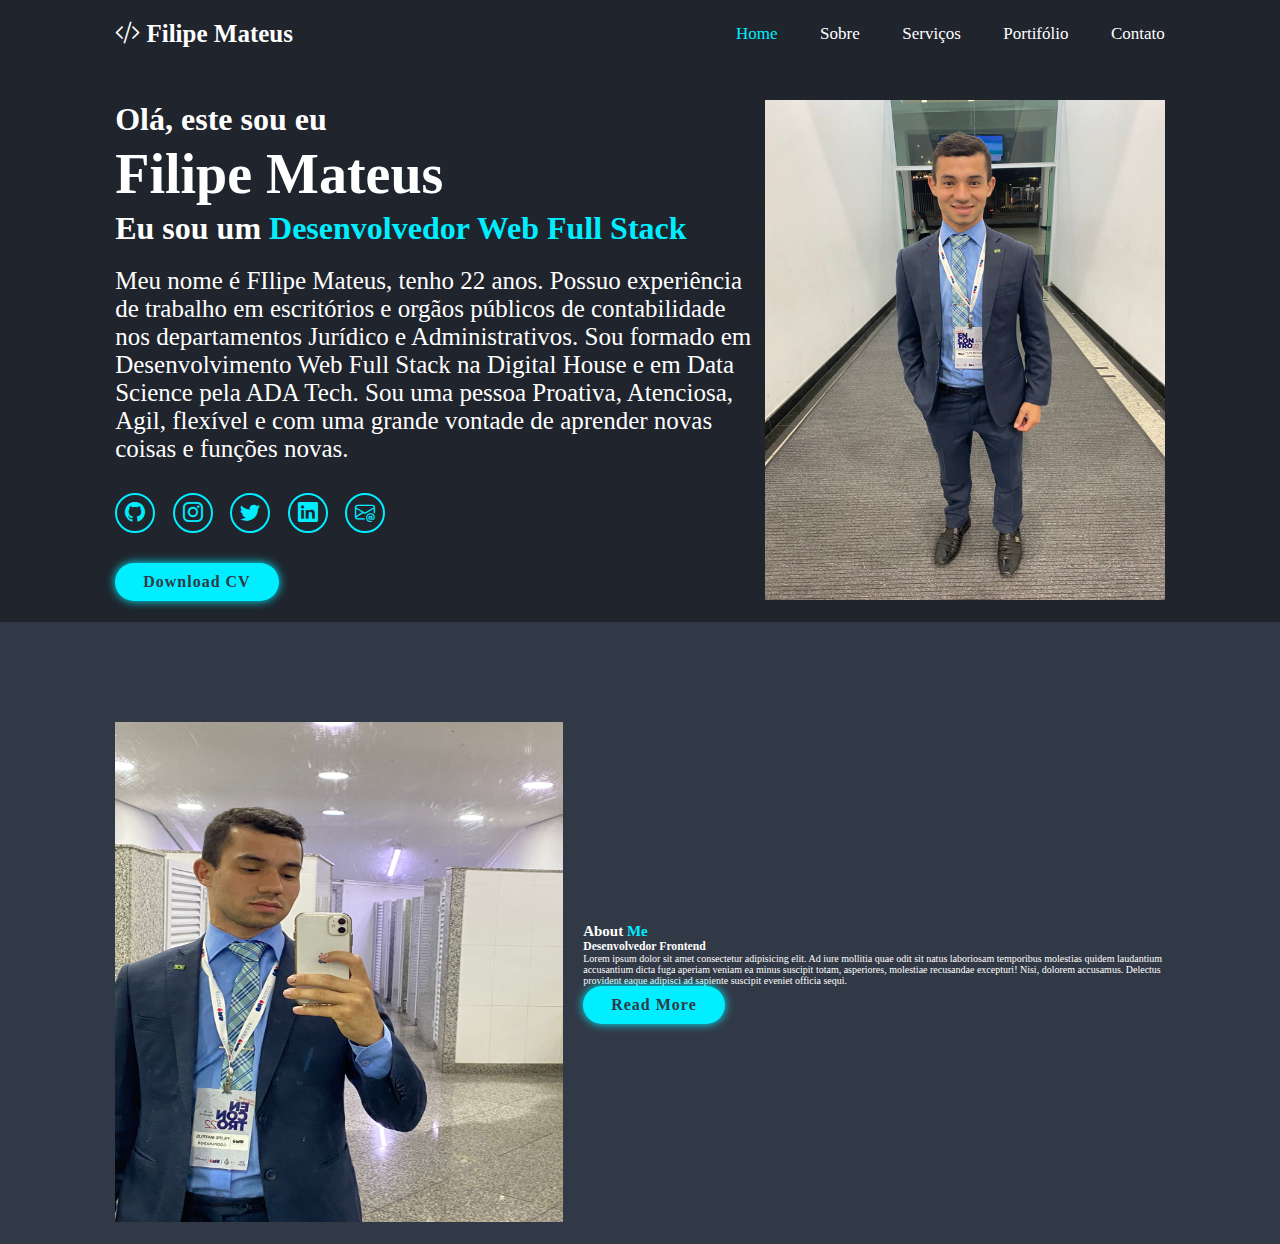
==== index1.html @ 9bcc0883 "Novo Layout sendo Desenvolvido" ====
<!DOCTYPE html>
<html lang="pt-br">
<head>
    <meta charset="UTF-8">
    <meta name="viewport" content="width=device-width, initial-scale=1.0">
    <title>Filipe Mateus | Portifólio</title>
    <link rel="stylesheet" href="/css/style1.css">
    <link rel="shortcut icon" href="./img/fechando-codigos.webp" type="image/x-icon">
    <link href="https://fonts.googleapis.com/css2?family=Lato:wght@300&family=Poppins:wght@100;200;300;400;500;600&display=swap" rel="stylesheet">
</head>
<body>
    <header class="header">
        <a href="" class="logo"> <i class="bi bi-code-slash"></i>   Filipe Mateus</a>

        <i class="bi bi-list" id="menu-icon"></i>

        <nav class="navbar">
            <a href="#home" class="active">Home</a>
            <a href="#about">Sobre</a>
            <a href="#services">Serviços</a> 
            <a href="#portifolio">Portifólio</a>
            <a href="#contact">Contato</a>
        </nav>
    </header>

    <section class="home" id="home">
        <div class="home-content">
            <h3>Olá, este sou eu</h3>
            <h1>Filipe Mateus</h1>
            <h3>Eu sou um <span>Desenvolvedor Web Full Stack</span></h3>
            <p>Meu nome é FIlipe Mateus, tenho 22 anos. Possuo experiência de trabalho em escritórios e orgãos públicos de contabilidade nos departamentos Jurídico e Administrativos. Sou formado em Desenvolvimento Web Full Stack na Digital House e em Data Science pela ADA Tech.
                Sou uma pessoa Proativa, Atenciosa, Agil, flexível e com uma grande vontade de aprender novas coisas e funções novas.</p>
            <div class="social-media">
                <a href="#"><i class="bi bi-github"></i></a>
                <a href="#"><i class="bi bi-instagram"></i></a>
                <a href="#"><i class="bi bi-twitter"></i></a>
                <a href="#"><i class="bi bi-linkedin"></i></a>
                <a href="#"><i class="bi bi-envelope-at"></i></a>
            </div>
            <a href="./img/CURRICULO DEV. FILIPE 2023.pdf" class="btn">Download CV</a>
        </div>

        <div class="home-img">
            <img src="./img/Filipe-1.jpeg" alt="" width="400rem" height="500rem">
        </div>

    </section>

    <section class="about" id="about">
        <div class="about-img">
            <img src="./img/Filipe-2.jpeg" alt="" width="200rem" height="500rem">
        </div>

        <div class="about-content">
            <h2 class="heading">About <span>Me</span></h2>
            <h3>Desenvolvedor Frontend</h3>
            <p>Lorem ipsum dolor sit amet consectetur adipisicing elit. Ad iure mollitia quae odit sit natus laboriosam temporibus molestias quidem laudantium accusantium dicta fuga aperiam veniam ea minus suscipit totam, asperiores, molestiae recusandae excepturi! Nisi, dolorem accusamus. Delectus provident eaque adipisci ad sapiente suscipit eveniet officia sequi.</p>
            <a href="#" class="btn">Read More</a>
        </div>    

    </section>



</body>
</html>
---- css/style1.css ----
@import url("https://fonts.googleapis.com/css2?family=Lato:wght@300&family=Poppins:wght@100;200;300;400;500;600&display=swap");
@import url("https://cdn.jsdelivr.net/npm/bootstrap-icons@1.10.5/font/bootstrap-icons.css");

* {
    padding: 0;
    margin: 0;
    box-sizing: border-box;
    font-family: 'Poppins' sans-serif;
    text-decoration: none;
    border: none;
    scroll-behavior: smooth;
    outline: none;
}

:root {
    --bg-color: #1f242d;
    --second-bg-color: #323946;
    --text-color: #fff;
    --main-color: #0ef;
}

html {
    font-size: 62.5%;
    overflow-x: hidden;
}

body {
    background: var(--bg-color);
    color: var(--text-color);
}

section {
    min-height: 10vh;
    padding: 10rem 9% 2rem;
}

.header {
    position: fixed;
    top: 0;
    left: 0;
    width: 100%;
    padding: 2rem 9%;
    background: var(--bg-color);
    display: flex;
    justify-content: space-between;
    align-items: center;
    z-index: 100;
}

.logo {
    font-size: 2.5rem;
    color: var(--text-color);
    font-weight: 600;
    cursor: default;
}

.navbar a {
    font-size: 1.7rem;
    color: var(--text-color);
    margin-left: 4rem;
    transition: .3s;
}

.navbar a:hover,
.navbar a.active {
    color: var(--main-color)
}

#menu-icon {
    font-size: 3.6rem;
    color: var(--text-color);
    display: none;
}

.home {
    display: flex;
    justify-content: center;
    align-items: center;
}

.home-img {
    width: 35vw;
}

.home-content h3 {
    font-size: 3.2rem;
    font-weight: 700;
}

.home-content h3:nth-of-type(2) {
    margin-bottom: 2rem;
}

span {
    color: var(--main-color);
}

.home-content h1 {
    font-size: 5.6rem;
    font-weight: 700;
    line-height: 1.3;
}

.home-content p {
    font-size: 2.5rem;
}

.social-media a {
    display: inline-flex;
    justify-content: center;
    align-items: center;
    width: 4rem;
    height: 4rem;
    background: transparent;
    border: .2rem solid var(--main-color);
    border-radius: 50%;
    font-size: 2rem;
    color: var(--main-color);
    margin: 3rem 1.5rem 3rem 0;
}

.social-media a:hover {
    background: var(--main-color);
    color: var(--second-bg-color);
    box-shadow: 0 0 1rem var(--main-color);
}

.btn {
    display: inline-block;
    padding: 1rem 2.8rem;
    background: var(--main-color);
    border-radius: 4rem;
    box-shadow: 0 0 1rem var(--main-color);
    font-size: 1.6rem;
    color: var(--second-bg-color);
    letter-spacing: .1rem;
    font-weight: 600;
    transition: .5s ease;
}

.btn:hover {
    box-shadow: none;
}

.about {
    display: flex;
    justify-content: center;
    align-items: center;
    gap: 2rem;
    background: var(--second-bg-color);
}

.about-img img {
    width: 35vw;
}
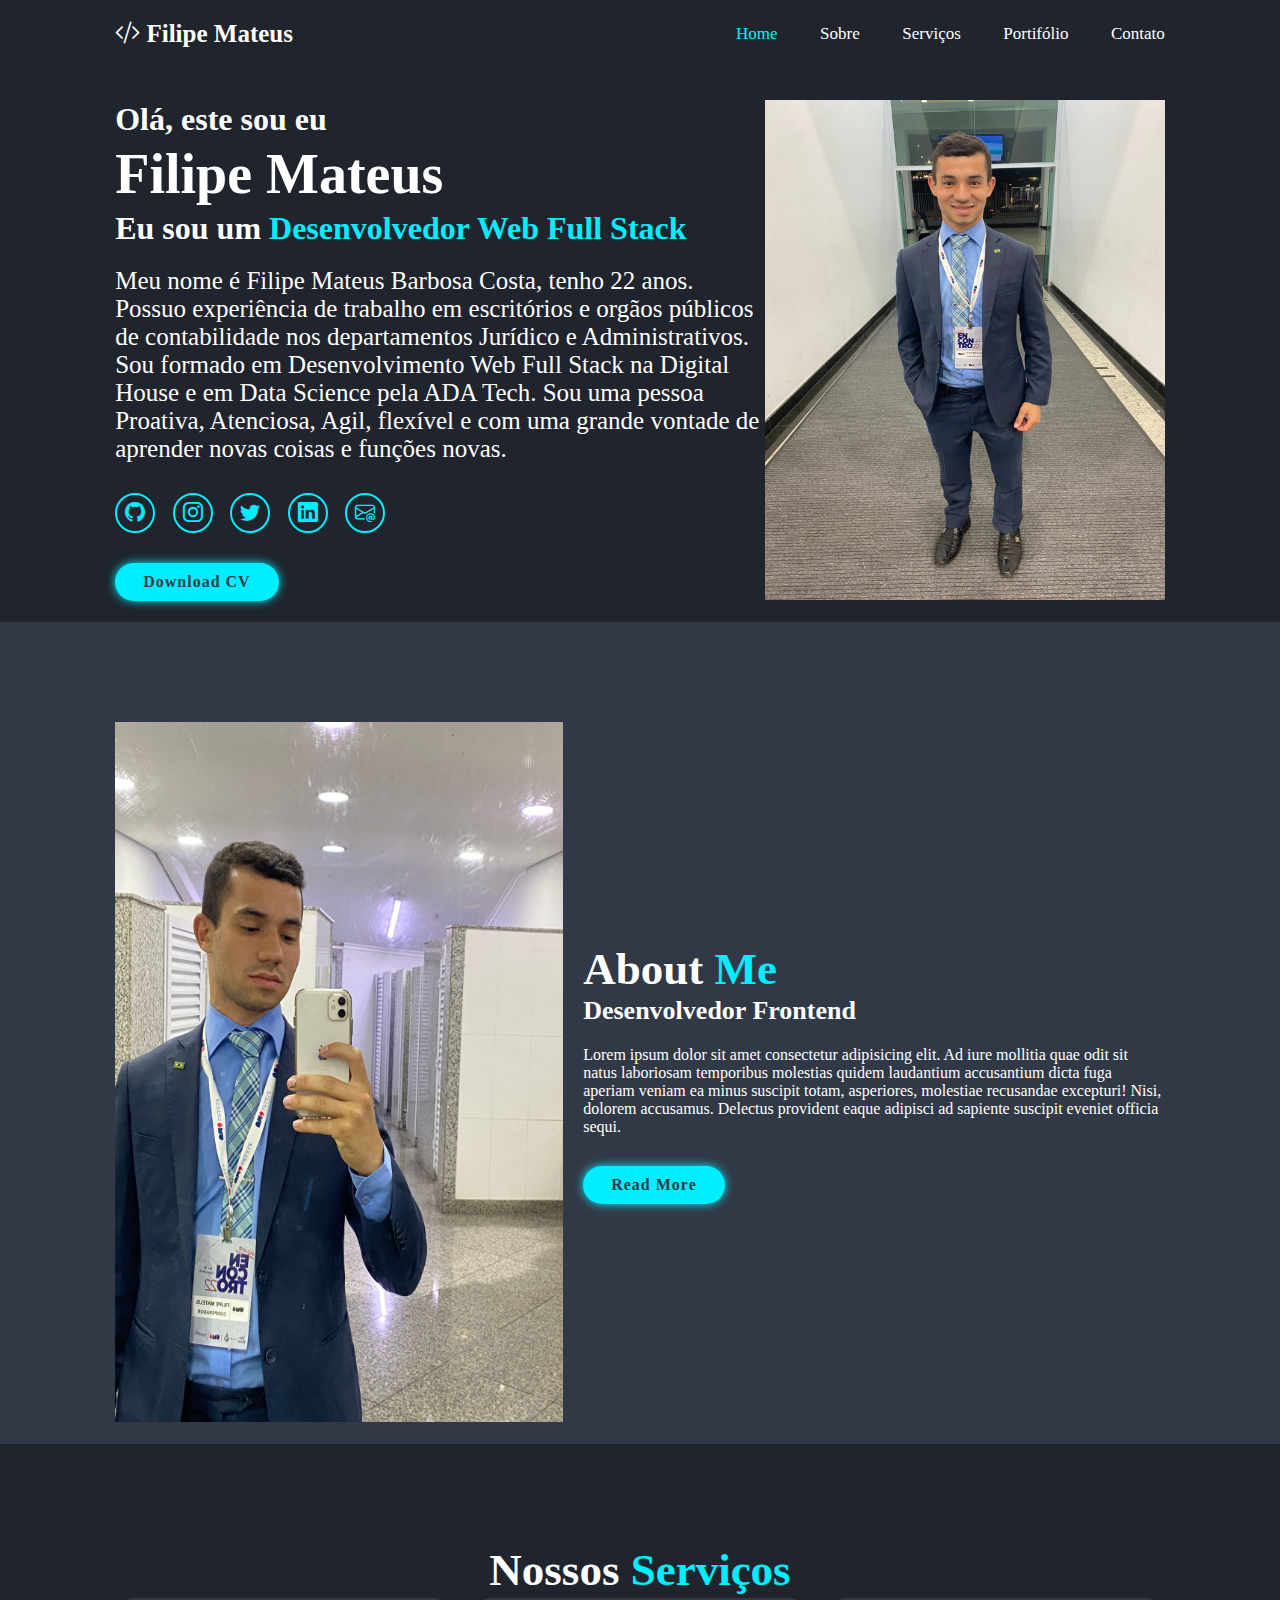
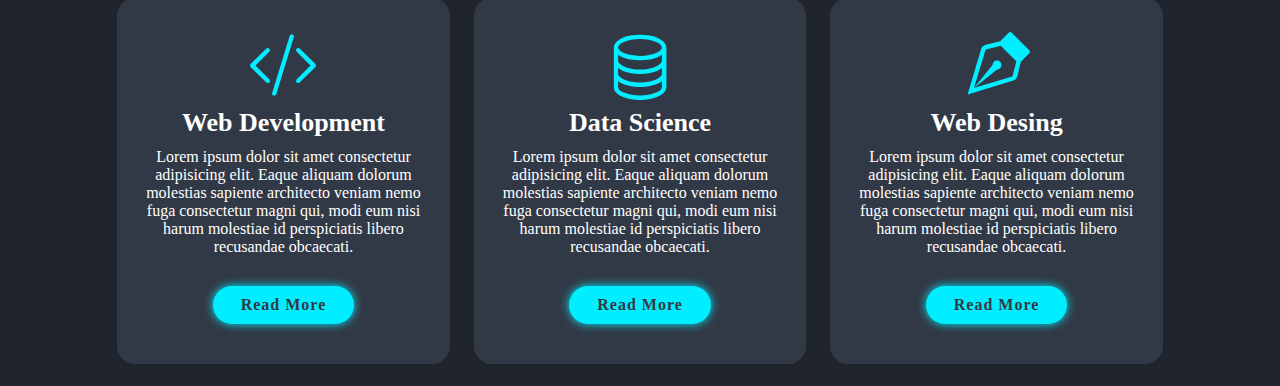
==== commit 69f34b74: "Primeiro Commit" ====
--- a/index1.html
+++ b/index1.html
@@ -28,7 +28,7 @@
             <h3>Olá, este sou eu</h3>
             <h1>Filipe Mateus</h1>
             <h3>Eu sou um <span>Desenvolvedor Web Full Stack</span></h3>
-            <p>Meu nome é FIlipe Mateus, tenho 22 anos. Possuo experiência de trabalho em escritórios e orgãos públicos de contabilidade nos departamentos Jurídico e Administrativos. Sou formado em Desenvolvimento Web Full Stack na Digital House e em Data Science pela ADA Tech.
+            <p>Meu nome é Filipe Mateus Barbosa Costa, tenho 22 anos. Possuo experiência de trabalho em escritórios e orgãos públicos de contabilidade nos departamentos Jurídico e Administrativos. Sou formado em Desenvolvimento Web Full Stack na Digital House e em Data Science pela ADA Tech.
                 Sou uma pessoa Proativa, Atenciosa, Agil, flexível e com uma grande vontade de aprender novas coisas e funções novas.</p>
             <div class="social-media">
                 <a href="#"><i class="bi bi-github"></i></a>
@@ -48,7 +48,7 @@
 
     <section class="about" id="about">
         <div class="about-img">
-            <img src="./img/Filipe-2.jpeg" alt="" width="200rem" height="500rem">
+            <img src="./img/Filipe-2.jpeg" alt="" width="200rem" height="700rem">
         </div>
 
         <div class="about-content">
@@ -57,10 +57,42 @@
             <p>Lorem ipsum dolor sit amet consectetur adipisicing elit. Ad iure mollitia quae odit sit natus laboriosam temporibus molestias quidem laudantium accusantium dicta fuga aperiam veniam ea minus suscipit totam, asperiores, molestiae recusandae excepturi! Nisi, dolorem accusamus. Delectus provident eaque adipisci ad sapiente suscipit eveniet officia sequi.</p>
             <a href="#" class="btn">Read More</a>
         </div>    
-
     </section>
 
+    <section class="services" id="services">
+        <h2 class="heading">Nossos <span>Serviços</span></h2>
 
+        <div class="services-container">
+            <div class="services-box">
+                <i class="bi bi-code-slash"></i>
+                <h3>Web Development</h3>
+                <p>Lorem ipsum dolor sit amet consectetur adipisicing elit. Eaque aliquam dolorum molestias sapiente architecto veniam nemo fuga consectetur magni qui, modi eum nisi harum molestiae id perspiciatis libero recusandae obcaecati.</p>
+                <a href="#" class="btn">Read More</a>
+
+            </div>
+
+            <div class="services-box">
+                <i class="bi bi-database"></i>
+                <h3>Data Science</h3>
+                <p>Lorem ipsum dolor sit amet consectetur adipisicing elit. Eaque aliquam dolorum molestias sapiente architecto veniam nemo fuga consectetur magni qui, modi eum nisi harum molestiae id perspiciatis libero recusandae obcaecati.</p>
+                <a href="#" class="btn">Read More</a>
+
+            </div>
+
+            <div class="services-box">
+                <i class="bi bi-vector-pen"></i>
+                <h3>Web Desing</h3>
+                <p>Lorem ipsum dolor sit amet consectetur adipisicing elit. Eaque aliquam dolorum molestias sapiente architecto veniam nemo fuga consectetur magni qui, modi eum nisi harum molestiae id perspiciatis libero recusandae obcaecati.</p>
+                <a href="#" class="btn">Read More</a>
+
+            </div>
+        
+        
+        
+        
+        
+        </div>
+    </section>
 
 </body>
 </html>--- a/css/style1.css
+++ b/css/style1.css
@@ -152,4 +152,58 @@
 
 .about-img img {
     width: 35vw;
+}
+
+.heading {
+    text-align: center;
+    font-size: 4.5rem;
+}
+
+.about-content h2 {
+    text-align: left;
+    line-height: 1.2;
+}
+
+.about-content h3 {
+    font-size: 2.6rem;
+}
+
+.about-content p {
+    font-size: 1.6rem;
+    margin: 2rem 0 3rem;
+}
+
+.service h2 {
+    margin-bottom: 5rem;
+}
+
+.services-container {
+    display: flex;
+    justify-content: center;
+    align-items: center;
+    flex-wrap: wrap;
+    gap: 2rem;
+}
+
+.services-container .services-box {
+    flex: 1 1 30rem;
+    background: var(--second-bg-color);
+    padding: 3rem 2rem 4rem;
+    border-radius: 2rem;
+    text-align: center;
+    border: .2rem solid var(--bg-color);
+}
+
+.services-box i {
+    font-size: 7rem;
+    color: var(--main-color);
+}
+
+.services-box h3 {
+    font-size: 2.6rem;
+}
+
+.services-box p {
+    font-size: 1.6rem;
+    margin: 1rem 0 3rem;
 }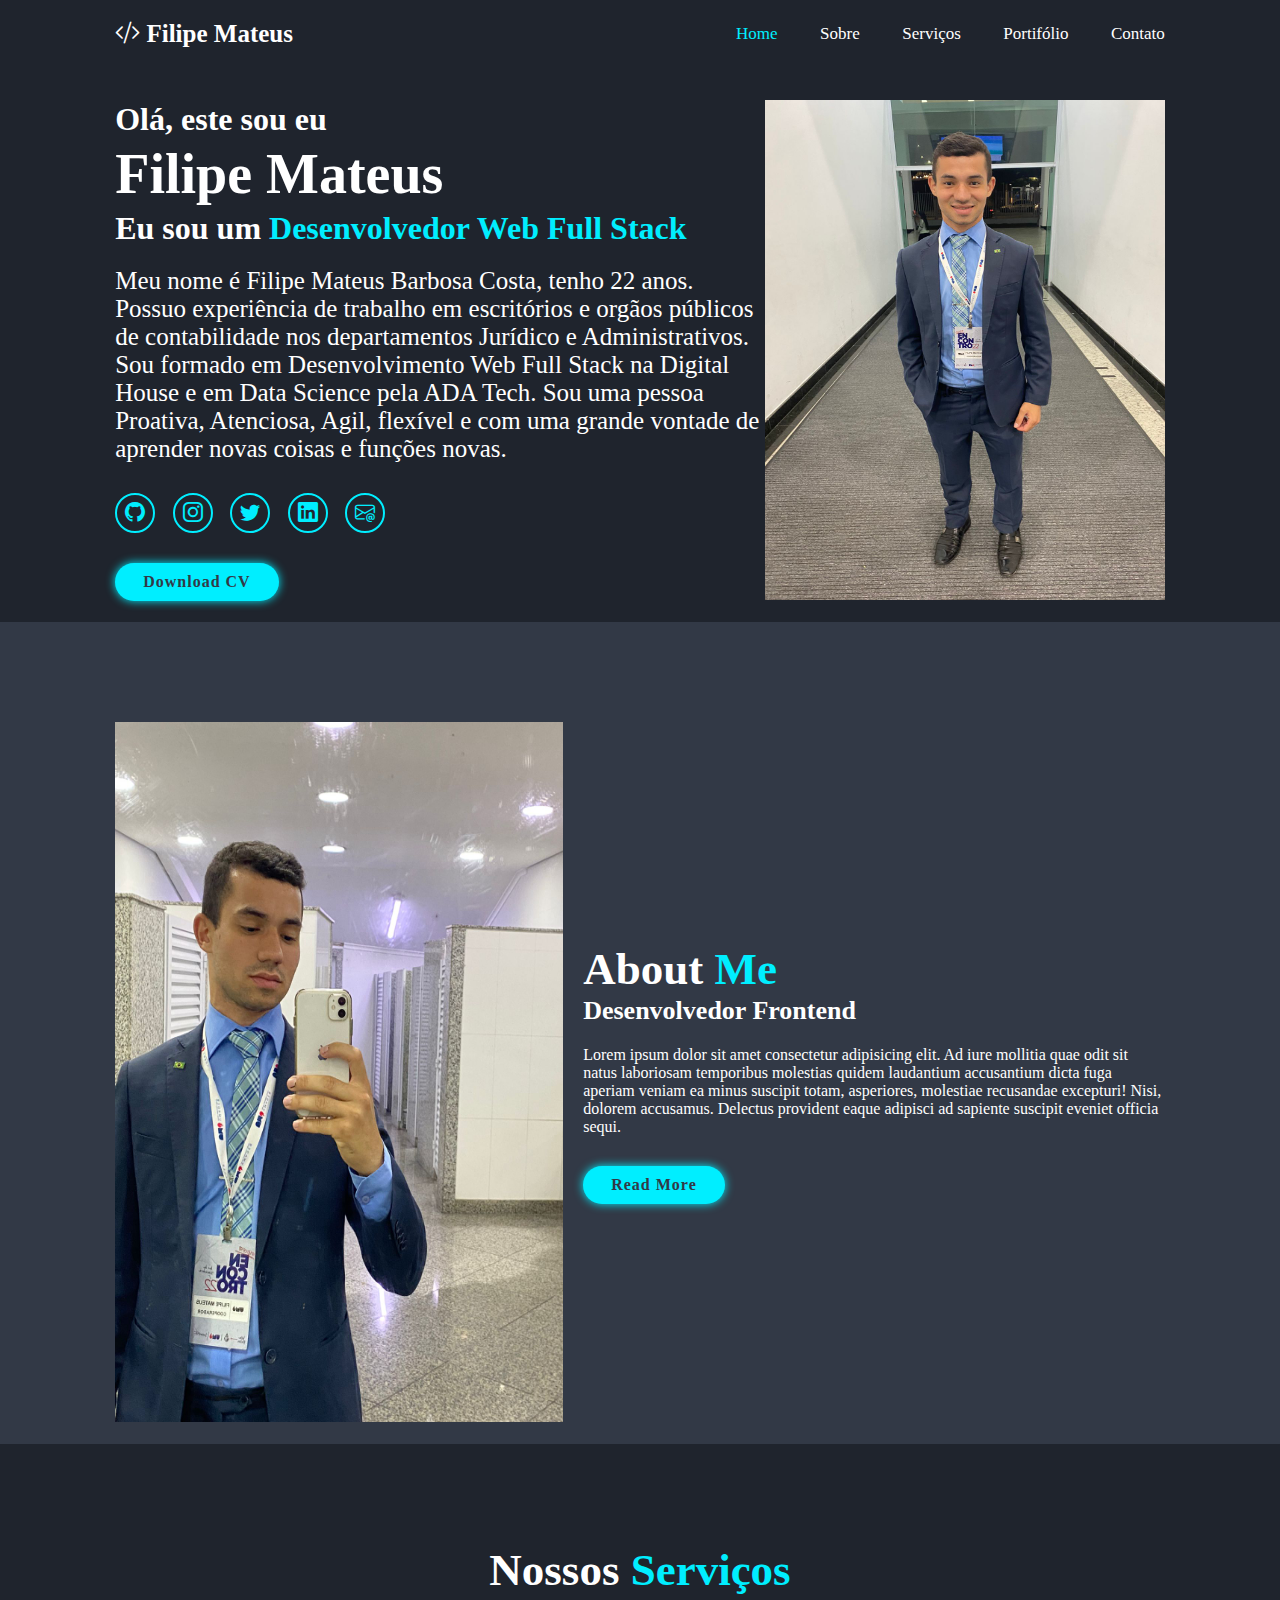
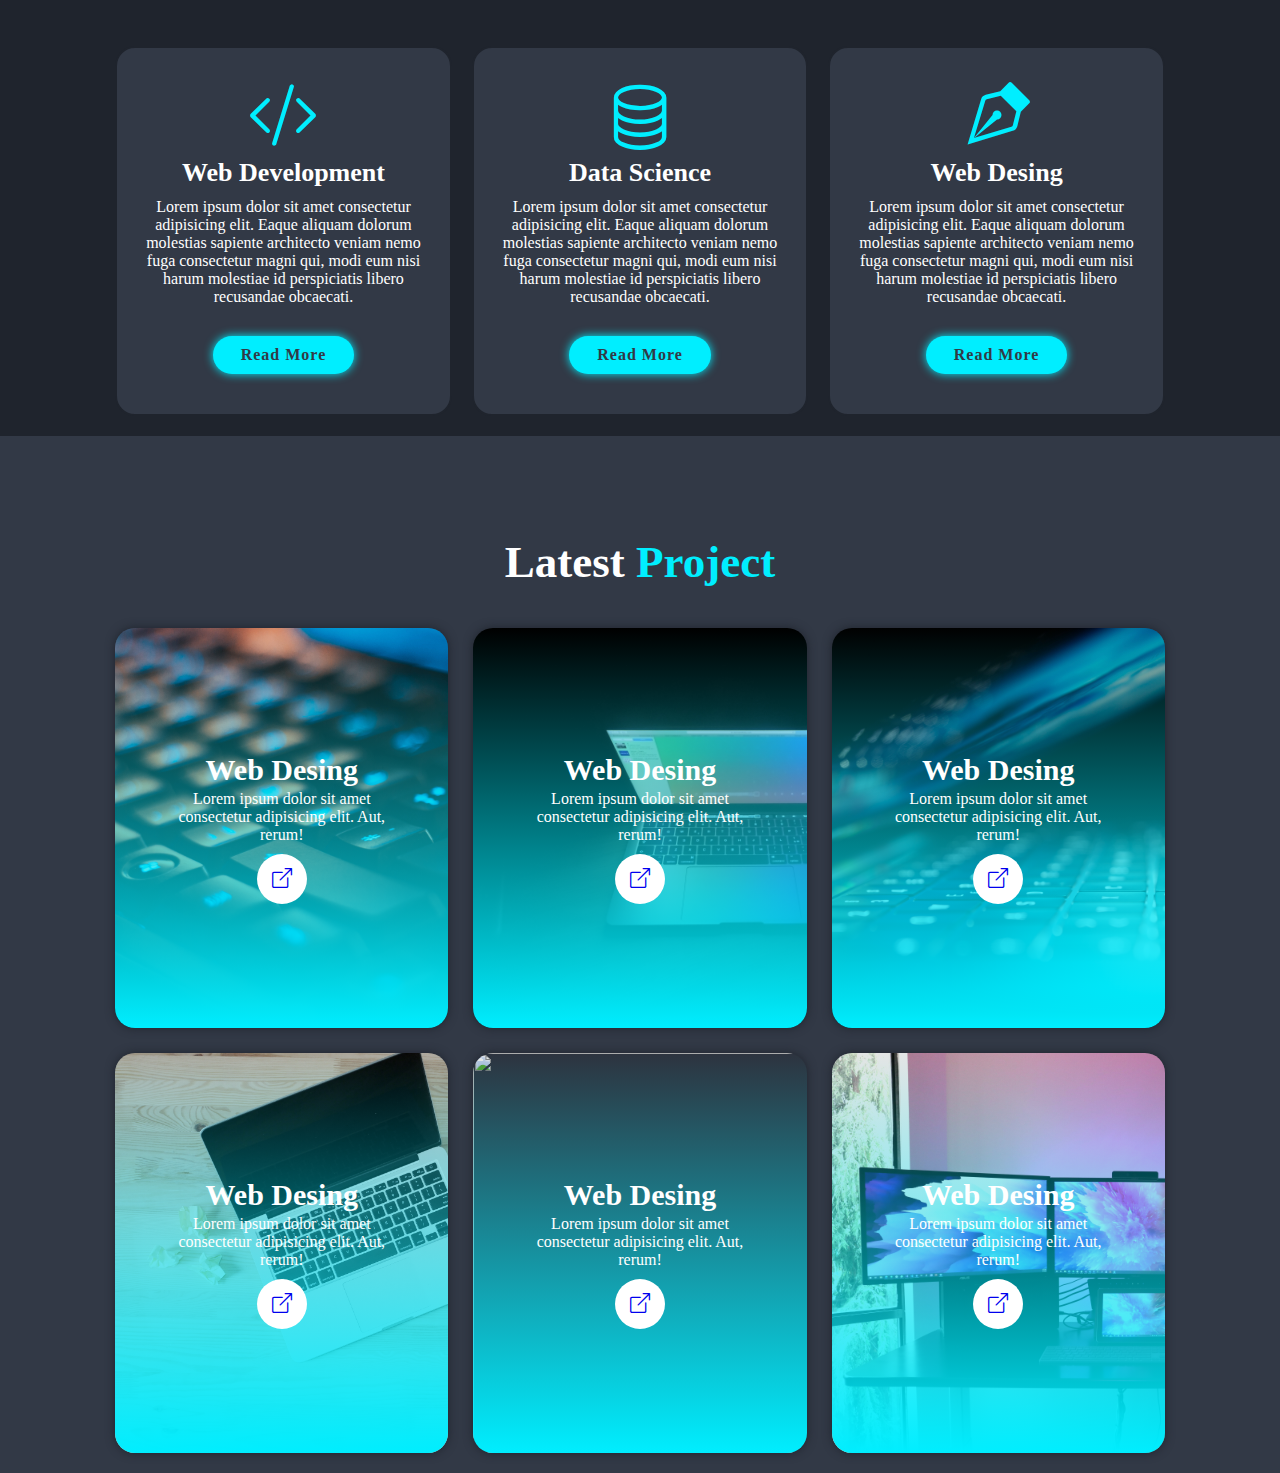
==== commit 733c81bd: "Sections Criadas" ====
--- a/index1.html
+++ b/index1.html
@@ -84,15 +84,73 @@
                 <h3>Web Desing</h3>
                 <p>Lorem ipsum dolor sit amet consectetur adipisicing elit. Eaque aliquam dolorum molestias sapiente architecto veniam nemo fuga consectetur magni qui, modi eum nisi harum molestiae id perspiciatis libero recusandae obcaecati.</p>
                 <a href="#" class="btn">Read More</a>
-
-            </div>
-        
-        
-        
-        
-        
+            </div>        
         </div>
     </section>
 
+    <section class="portfolio" id="portfolio">
+        <h2 class="heading">Latest <span>Project</span></h2>
+
+        <div class="portfolio-container">
+            <div class="portfolio-box">
+                <img src="./img/img-1.jpg" alt="" width="600rem" height="400rem">
+                <div class="portfolio-layer">
+                    <h4>Web Desing</h4>
+                    <p>Lorem ipsum dolor sit amet consectetur adipisicing elit. Aut, rerum!</p>
+                    <a href="#"><i class="bi bi-box-arrow-up-right"></i></a>
+                </div>
+            </div>
+
+            <div class="portfolio-box">
+                <img src="./img/img-2.jpg" alt="" width="600rem" height="400rem">
+                <div class="portfolio-layer">
+                    <h4>Web Desing</h4>
+                    <p>Lorem ipsum dolor sit amet consectetur adipisicing elit. Aut, rerum!</p>
+                    <a href="#"><i class="bi bi-box-arrow-up-right"></i></a>
+                </div>
+            </div>
+
+            <div class="portfolio-box">
+                <img src="./img/img-3.jpg" alt="" width="600rem" height="400rem">
+                <div class="portfolio-layer">
+                    <h4>Web Desing</h4>
+                    <p>Lorem ipsum dolor sit amet consectetur adipisicing elit. Aut, rerum!</p>
+                    <a href="#"><i class="bi bi-box-arrow-up-right"></i></a>
+                </div>
+            </div>
+
+            <div class="portfolio-box">
+                <img src="./img/img-4.jpg" alt="" width="600rem" height="400rem">
+                <div class="portfolio-layer">
+                    <h4>Web Desing</h4>
+                    <p>Lorem ipsum dolor sit amet consectetur adipisicing elit. Aut, rerum!</p>
+                    <a href="#"><i class="bi bi-box-arrow-up-right"></i></a>
+                </div>
+            </div>
+
+            <div class="portfolio-box">
+                <img src="./img/img-5.jpg" alt="" width="600rem" height="400rem">
+                <div class="portfolio-layer">
+                    <h4>Web Desing</h4>
+                    <p>Lorem ipsum dolor sit amet consectetur adipisicing elit. Aut, rerum!</p>
+                    <a href="#"><i class="bi bi-box-arrow-up-right"></i></a>
+                </div>
+            </div>
+
+            <div class="portfolio-box">
+                <img src="./img/img-6.jpg" alt="" width="600rem" height="400rem">
+                <div class="portfolio-layer">
+                    <h4>Web Desing</h4>
+                    <p>Lorem ipsum dolor sit amet consectetur adipisicing elit. Aut, rerum!</p>
+                    <a href="#"><i class="bi bi-box-arrow-up-right"></i></a>
+                </div>
+            </div>
+
+        </div>
+</section>
+
+
+
+
 </body>
 </html>--- a/css/style1.css
+++ b/css/style1.css
@@ -173,7 +173,7 @@
     margin: 2rem 0 3rem;
 }
 
-.service h2 {
+.services h2 {
     margin-bottom: 5rem;
 }
 
@@ -194,6 +194,11 @@
     border: .2rem solid var(--bg-color);
 }
 
+.services-container .services-box:hover {
+    border-color: var(--main-color);
+    transform: scale(1.02);
+}
+
 .services-box i {
     font-size: 7rem;
     color: var(--main-color);
@@ -206,4 +211,68 @@
 .services-box p {
     font-size: 1.6rem;
     margin: 1rem 0 3rem;
+}
+
+.portfolio {
+    background: var(--second-bg-color);
+}
+
+.portfolio h2 {
+    margin-bottom: 4rem;
+}
+
+.portfolio-container {
+    display: grid;
+    grid-template-columns: repeat(3, 1fr);
+    align-items: center;
+    gap: 2.5rem;
+}
+
+.portfolio-container .portfolio-box {
+    position: relative;
+    border-radius: 2rem;
+    box-shadow: 0 0 1rem var(--bg-color);
+    overflow: hidden;
+    display: flex;
+}
+
+.portifolio-box img {
+    width: 100%;
+}
+
+.portfolio-box .portfolio-layer {
+    position: absolute;
+    bottom: 0;
+    width: 100%;
+    height: 100%;
+    background: linear-gradient(rgba(0, 0, 0, .1), var(--main-color));
+    display: flex;
+    justify-content: center;
+    align-items: center;
+    flex-direction: column;
+    text-align: center;
+    padding: 0 4rem;
+}
+
+.portfolio-layer h4 {
+    font-size: 3rem;
+}
+
+.portfolio-layer p {
+    font-size: 1.6rem;
+    margin: .3rem 0 1rem;
+}
+
+.portfolio-layer a {
+    display: inline-flex;
+    justify-content: center;
+    align-items: center;
+    width: 5rem;
+    height: 5rem;
+    background: var(--text-color);
+    border-radius: 50%;
+}
+
+.portfolio-layer a i {
+    font-size: 2rem;
 }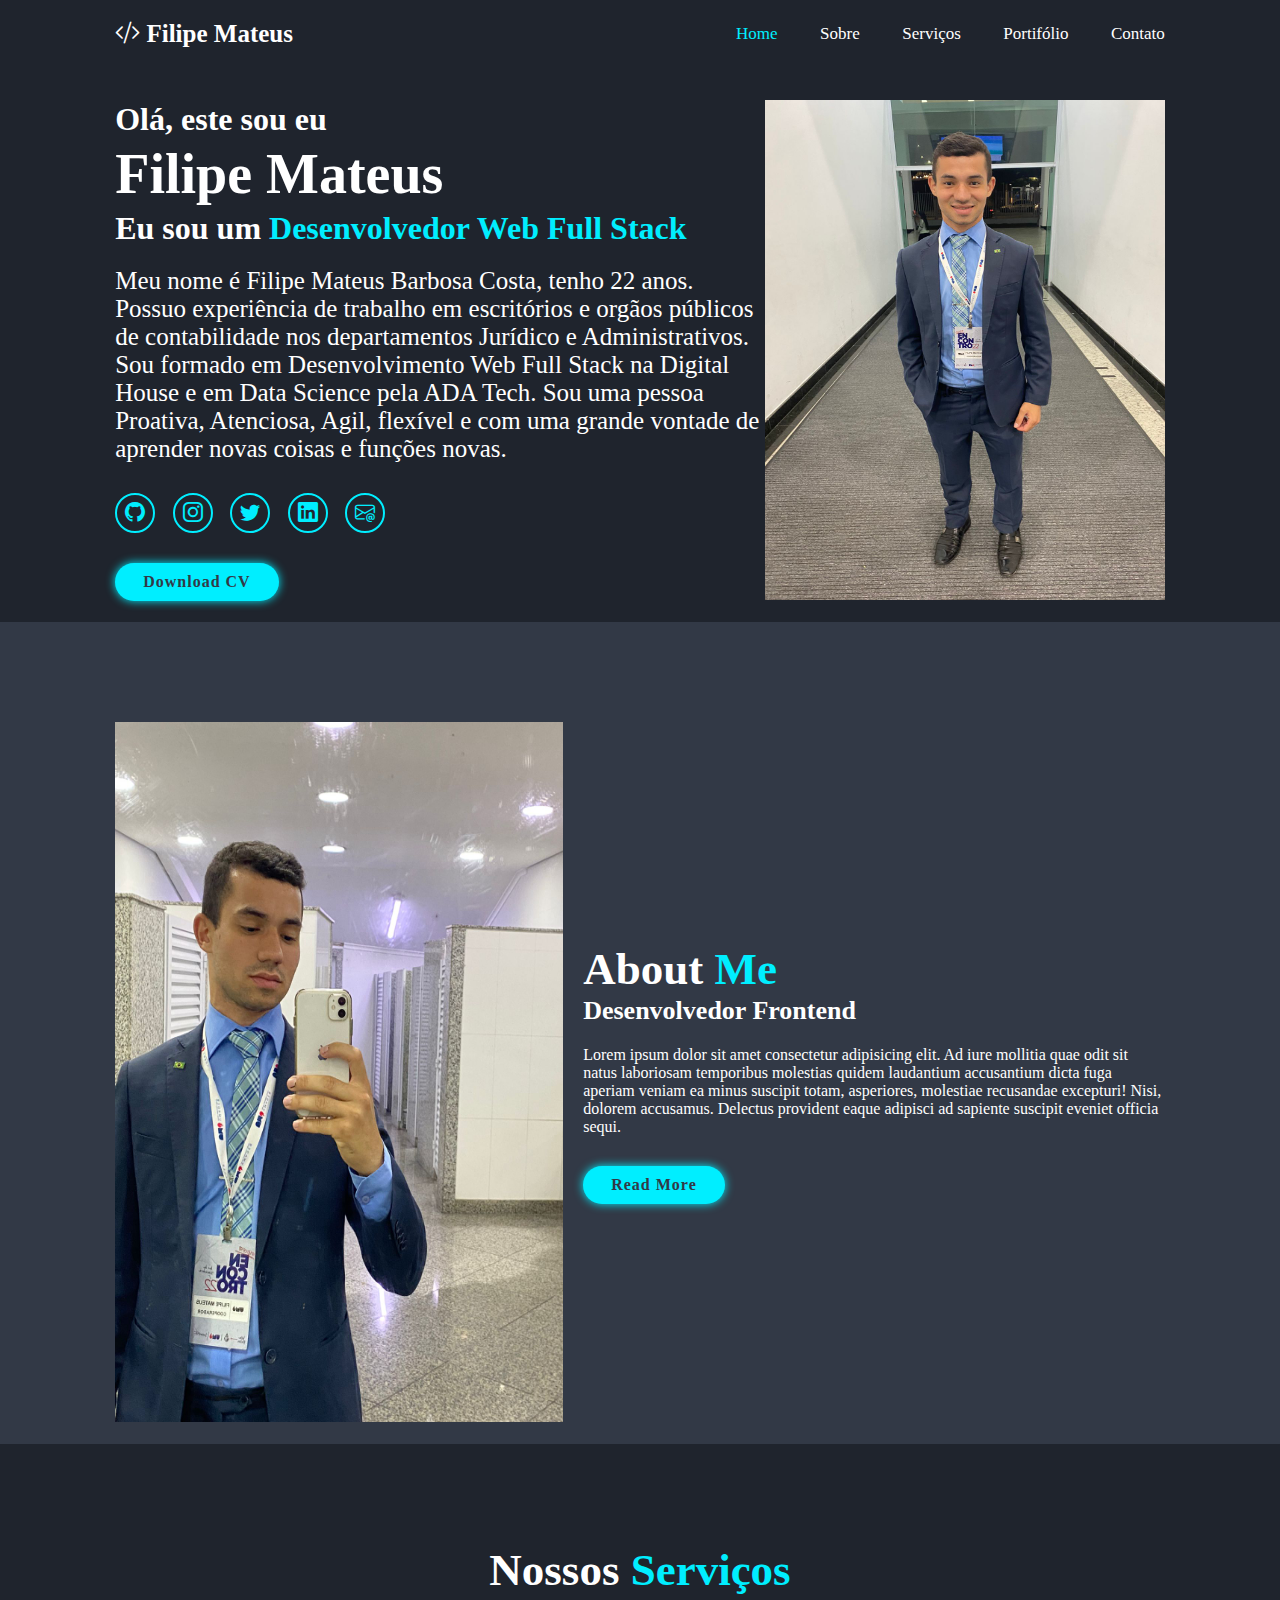
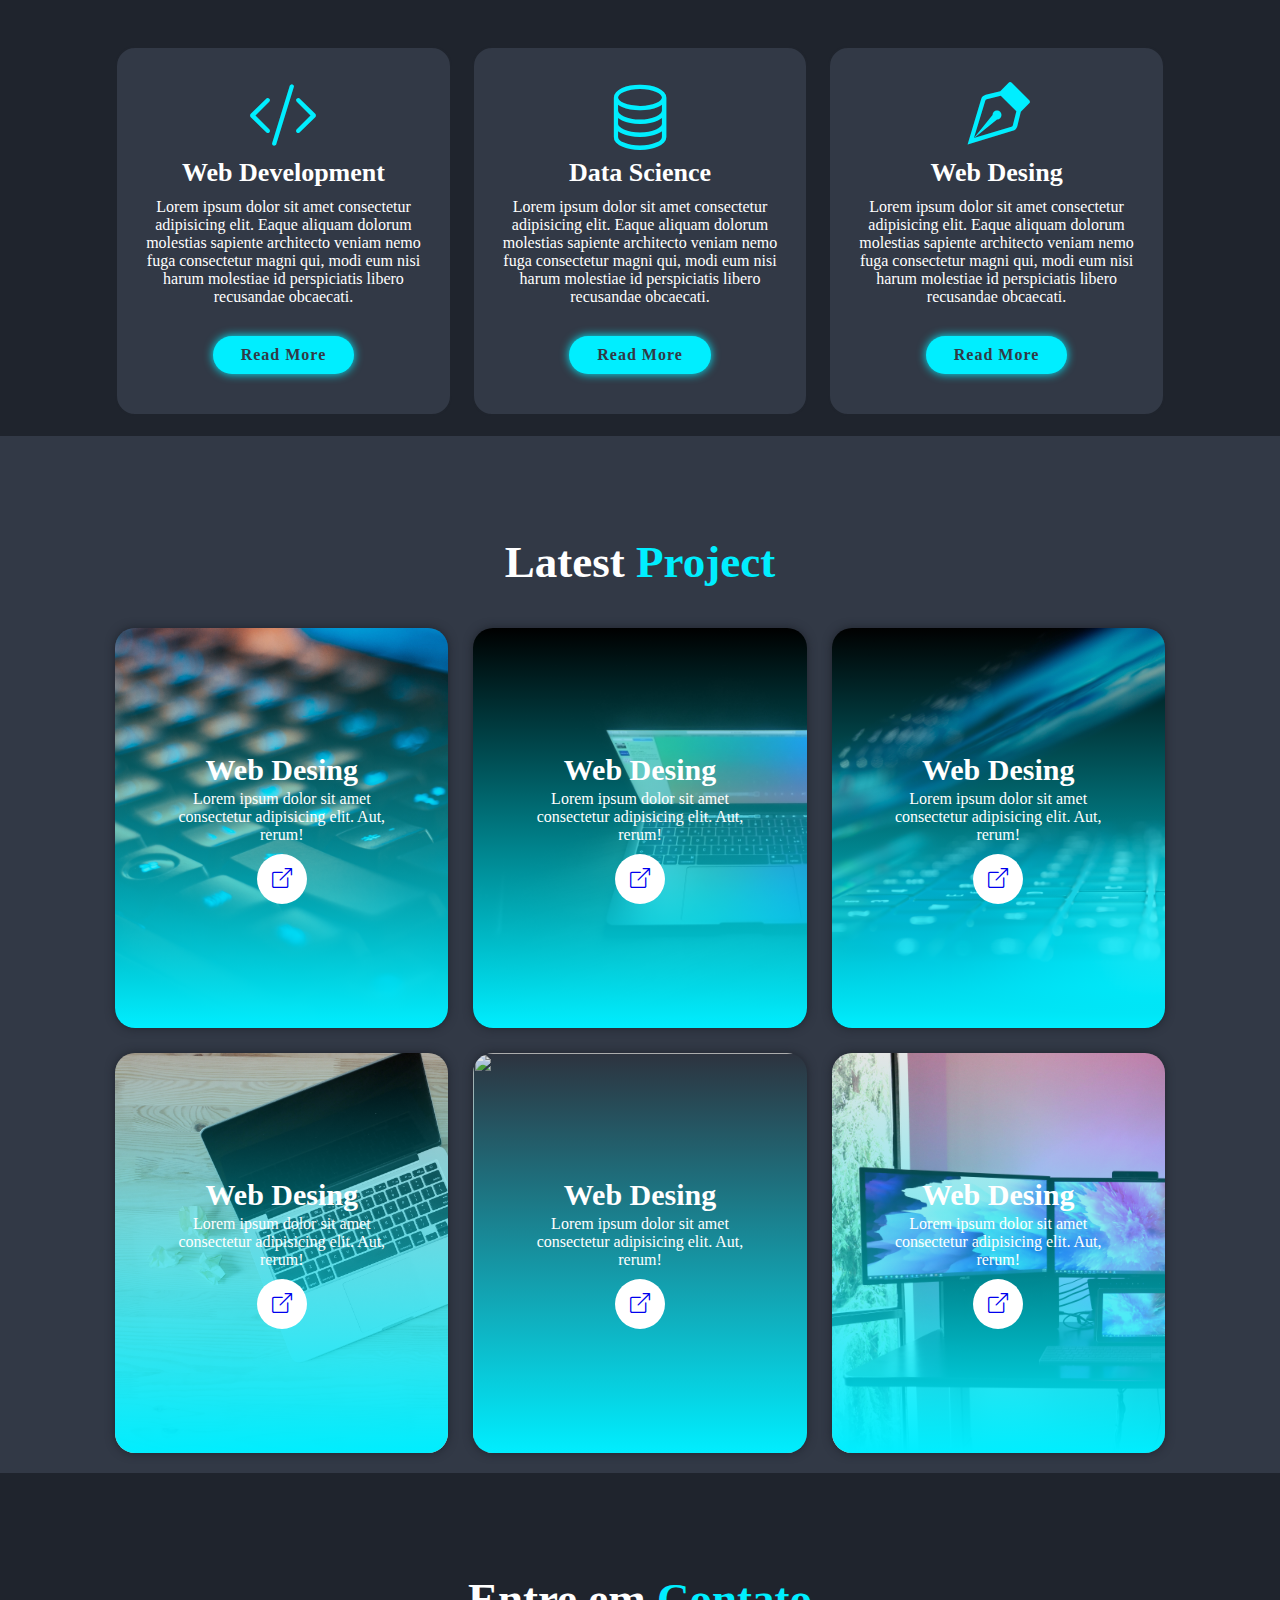
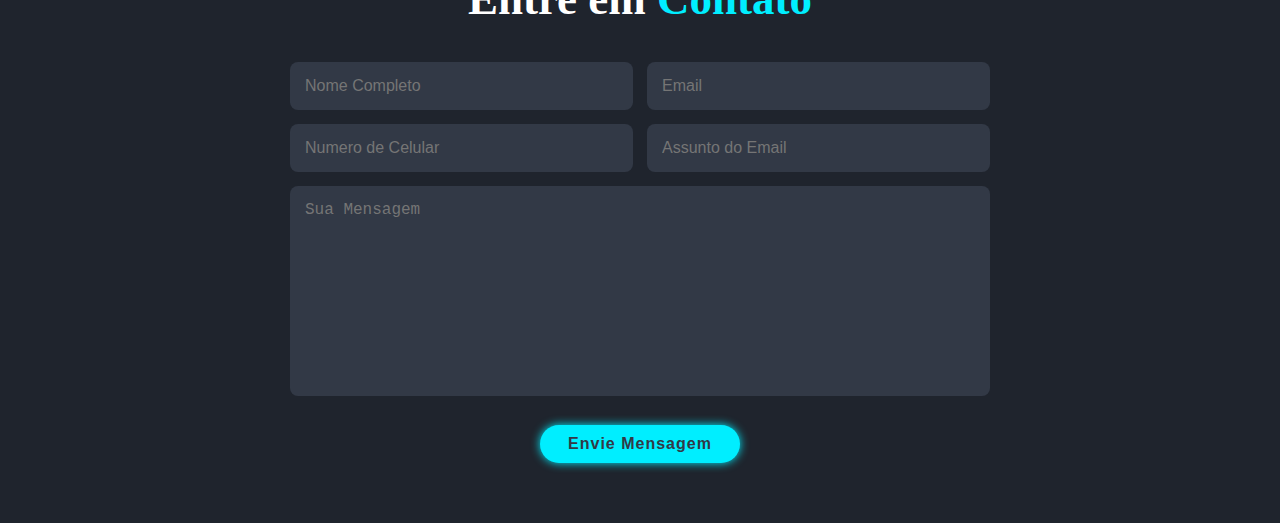
==== commit f504a1e9: "Formulario Desenvolvido" ====
--- a/index1.html
+++ b/index1.html
@@ -147,8 +147,24 @@
             </div>
 
         </div>
-</section>
+    </section>
 
+    <section class="contact" id="contact">
+        <h2 class="heading">Entre em <span>Contato</span></h2>
+
+        <form action="#">
+            <div class="input-box">
+                <input type="text" placeholder="Nome Completo">
+                <input type="email" placeholder="Email">  
+            </div>
+            <div class="input-box">
+                <input type="number" placeholder="Numero de Celular">
+                <input type="text" placeholder="Assunto do Email">
+            </div>
+            <textarea name="" id="" cols="30" rows="10" placeholder="Sua Mensagem"></textarea>
+            <input type="submit" value="Envie Mensagem" class="btn">
+        </form>    
+    </section>
 
 
 
--- a/css/style1.css
+++ b/css/style1.css
@@ -275,4 +275,45 @@
 
 .portfolio-layer a i {
     font-size: 2rem;
-}+}
+
+.contact h2 {
+    margin-bottom: 3rem;
+}
+
+.contact form {
+    max-width: 70rem;
+    margin: 1rem auto;
+    text-align: center;
+    margin-bottom: 3rem;
+}
+
+.contact form .input-box {
+    display: flex;
+    justify-content: space-between;
+    flex-wrap: wrap;
+}
+
+.contact form .input-box input,
+.contact form textarea {
+    width: 100%;
+    padding: 1.5rem;
+    font-size: 1.6rem;
+    color: var(--text-color);
+    background: var(--second-bg-color);
+    border-radius: .8rem;
+    margin: .7rem 0;
+}
+
+.contact form .input-box input {
+    width: 49%;
+}
+
+.contact form textarea {
+    resize: none;
+}
+
+.contact form .btn {
+    margin-top: 2rem;
+    cursor: pointer;
+}
